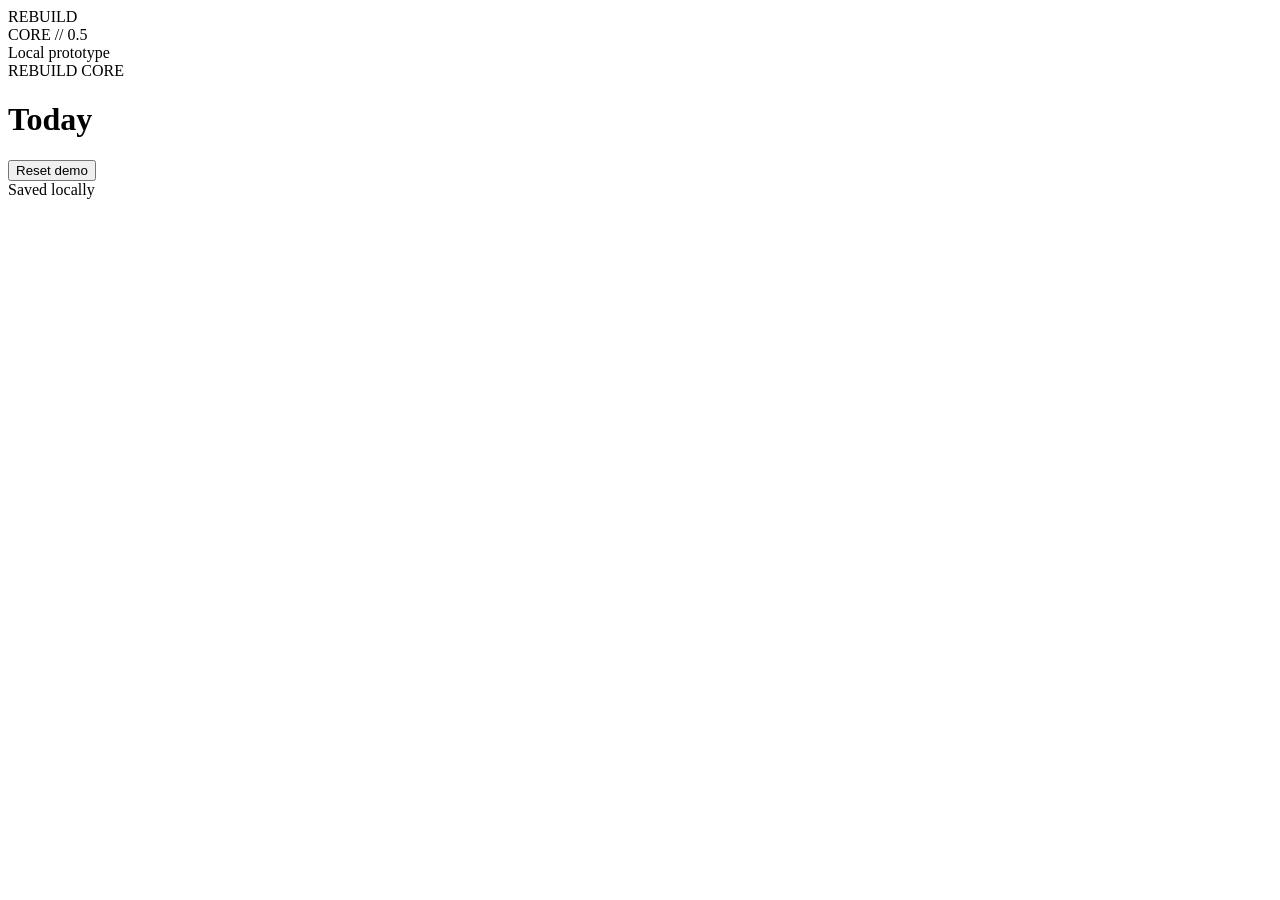
==== index.html @ 78c7b6b3 "Add files via upload Rebuild 0.5 first deploy" ====
<!doctype html>
<html lang="en">
<head>
  <meta charset="utf-8" />
  <meta name="viewport" content="width=device-width, initial-scale=1, viewport-fit=cover" />
  <meta name="theme-color" content="#090b0f" />
  <meta name="apple-mobile-web-app-capable" content="yes" />
  <meta name="apple-mobile-web-app-status-bar-style" content="black-translucent" />
  <meta name="apple-mobile-web-app-title" content="REBUILD" />
  <link rel="manifest" href="manifest.json" />
  <link rel="apple-touch-icon" href="assets/icon-192.png" />
  <link rel="stylesheet" href="css/styles.css" />
  <title>REBUILD — Core 0.5 Draft</title>
</head>
<body>
  <div class="app-shell">
    <aside class="sidebar" aria-label="Primary navigation">
      <div class="brand-block">
        <div class="brand">REBUILD</div>
        <div class="brand-sub">CORE // 0.5</div>
      </div>
      <nav id="sidebarNav" class="nav-list"></nav>
      <div class="side-footer">
        <span class="status-dot"></span> Local prototype
      </div>
    </aside>

    <main class="main">
      <header class="topbar">
        <div>
          <div class="eyebrow">REBUILD CORE</div>
          <h1 id="pageTitle">Today</h1>
        </div>
        <div class="top-actions">
          <button class="ghost-btn" id="resetDemoBtn" type="button">Reset demo</button>
          <div class="save-pill">Saved locally</div>
        </div>
      </header>

      <section id="app" aria-live="polite"></section>
    </main>
  </div>

  <nav class="mobile-nav" id="mobileNav" aria-label="Mobile navigation"></nav>

  <script src="js/data.js"></script>
  <script src="js/app.js"></script>
</body>
</html>
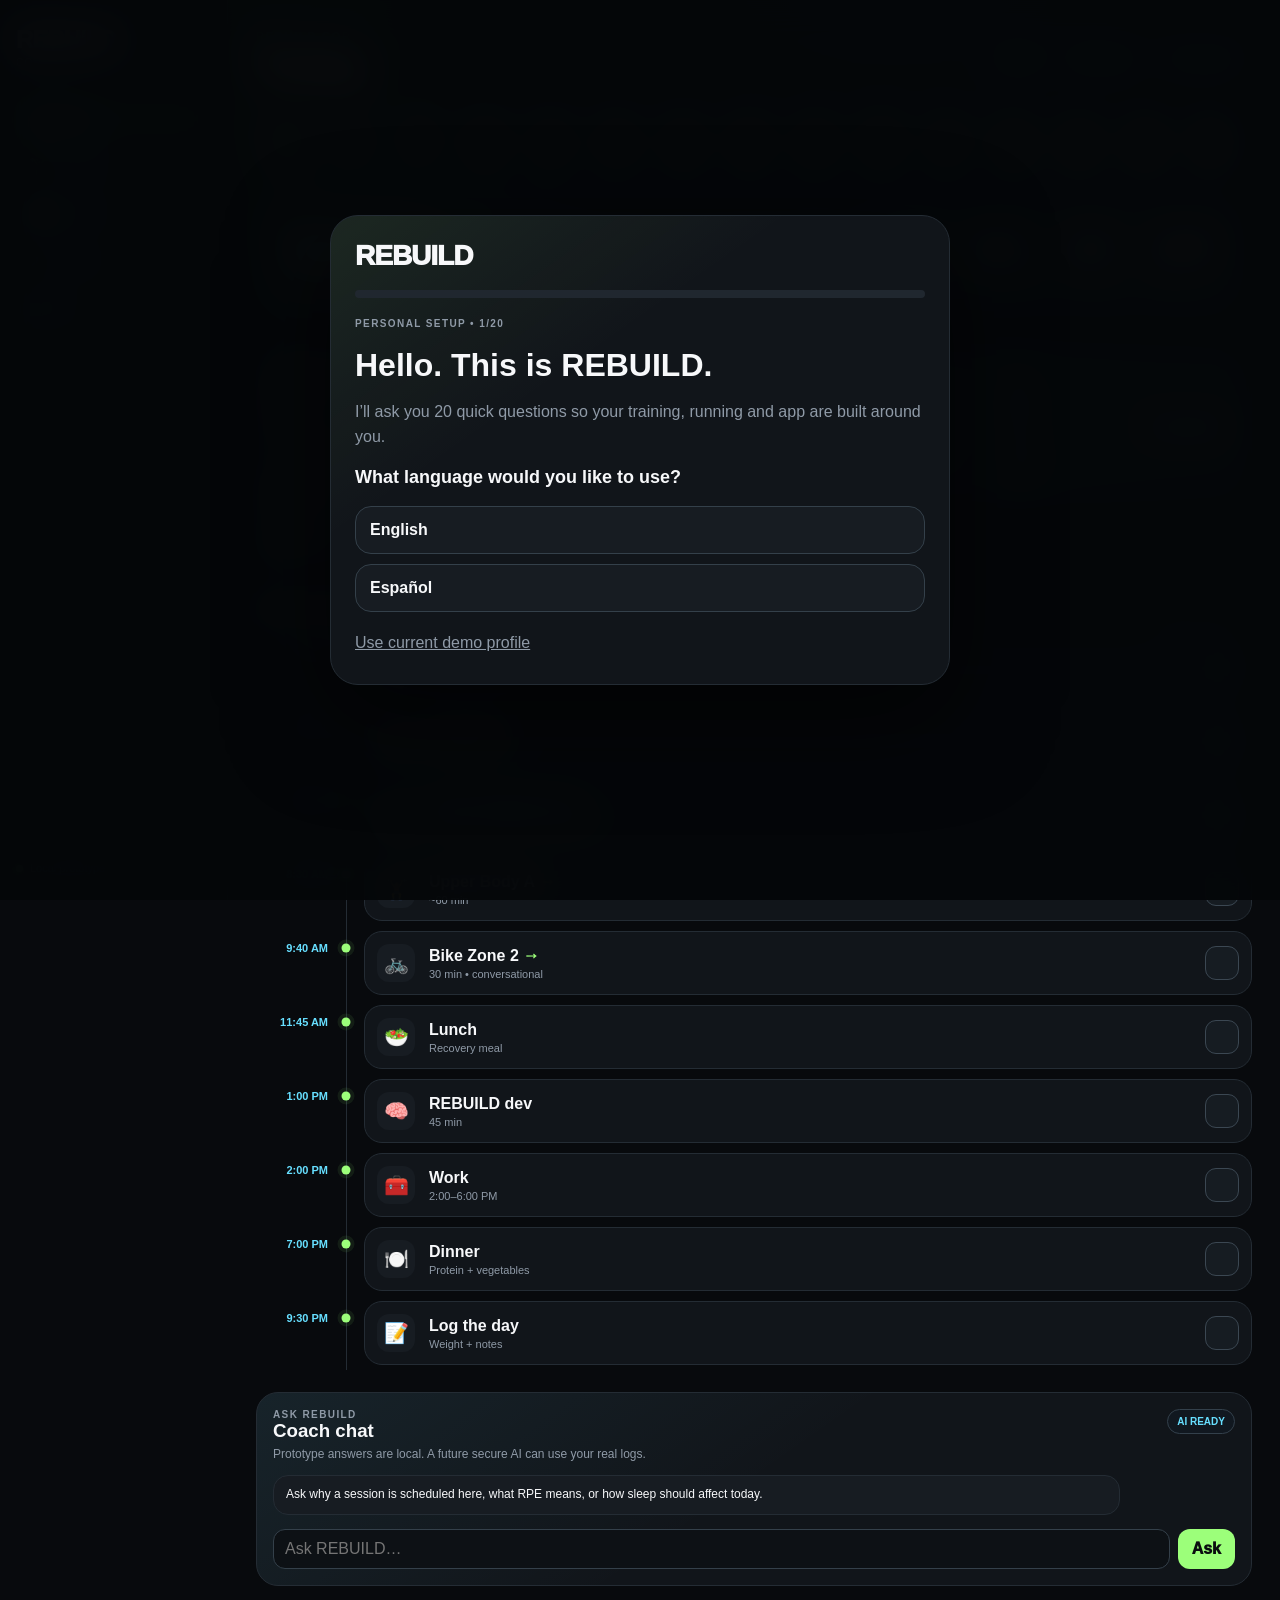
==== commit 733f572f: "Add files via upload" ====
--- a/index.html
+++ b/index.html
@@ -9,15 +9,15 @@
   <meta name="apple-mobile-web-app-title" content="REBUILD" />
   <link rel="manifest" href="manifest.json" />
   <link rel="apple-touch-icon" href="assets/icon-192.png" />
-  <link rel="stylesheet" href="css/styles.css" />
-  <title>REBUILD — Core 0.5 Draft</title>
+  <link rel="stylesheet" href="css/styles.css?v=0.8" />
+  <title>REBUILD — 0.8 Clean Rebuild</title>
 </head>
 <body>
   <div class="app-shell">
     <aside class="sidebar" aria-label="Primary navigation">
       <div class="brand-block">
         <div class="brand">REBUILD</div>
-        <div class="brand-sub">CORE // 0.5</div>
+        <div class="brand-sub">CORE // 0.8</div>
       </div>
       <nav id="sidebarNav" class="nav-list"></nav>
       <div class="side-footer">
@@ -32,7 +32,7 @@
           <h1 id="pageTitle">Today</h1>
         </div>
         <div class="top-actions">
-          <button class="ghost-btn" id="resetDemoBtn" type="button">Reset demo</button>
+          <button class="ghost-btn" id="languageBtn" type="button">EN / ES</button><button class="ghost-btn" id="resetDemoBtn" type="button">Reset demo</button>
           <div class="save-pill">Saved locally</div>
         </div>
       </header>
@@ -43,7 +43,7 @@
 
   <nav class="mobile-nav" id="mobileNav" aria-label="Mobile navigation"></nav>
 
-  <script src="js/data.js"></script>
-  <script src="js/app.js"></script>
+  <script src="js/data.js?v=0.8"></script>
+  <script src="js/app.js?v=0.8"></script>
 </body>
 </html>
--- a/css/styles.css
+++ b/css/styles.css
@@ -0,0 +1,103 @@
+:root{
+  --bg:#080a0d;
+  --panel:#11151a;
+  --panel-2:#171c22;
+  --panel-3:#0d1115;
+  --line:#242c34;
+  --text:#f7f8fa;
+  --muted:#8f9aa7;
+  --green:#9cff7a;
+  --cyan:#67dfff;
+  --amber:#ffc56d;
+  --danger:#ff8585;
+  --radius:22px;
+  --shadow:0 20px 60px rgba(0,0,0,.25);
+}
+*{box-sizing:border-box}
+html{background:var(--bg);color-scheme:dark}
+body{margin:0;min-height:100vh;background:
+  radial-gradient(circle at 70% -10%,rgba(103,223,255,.08),transparent 26%),
+  radial-gradient(circle at 20% 0,rgba(156,255,122,.08),transparent 24%),
+  var(--bg);color:var(--text);font-family:Inter,-apple-system,BlinkMacSystemFont,"Segoe UI",Roboto,Arial,sans-serif}
+button,input{font:inherit}
+button{cursor:pointer}
+.app-shell{min-height:100vh}
+.sidebar{display:none}
+.main{width:min(100%,1180px);min-width:0;margin:auto;padding:22px 18px 104px}
+.topbar{display:flex;align-items:center;justify-content:space-between;gap:16px;margin-bottom:22px}
+.eyebrow{font-size:11px;letter-spacing:.16em;font-weight:900;color:var(--cyan)}
+.topbar h1{margin:5px 0 0;font-size:34px;line-height:1;letter-spacing:-1.2px}
+.top-actions{display:flex;align-items:center;gap:8px}
+.save-pill,.ghost-btn{border:1px solid var(--line);background:rgba(17,21,26,.8);color:var(--muted);border-radius:999px;padding:9px 12px;font-size:11px;font-weight:800}
+.ghost-btn:hover{color:var(--text);border-color:#3a4652}
+.hero{border:1px solid var(--line);background:linear-gradient(145deg,rgba(156,255,122,.08),transparent 32%),var(--panel);border-radius:28px;padding:22px;box-shadow:var(--shadow)}
+.hero-grid{display:grid;gap:16px}
+.hero h2{margin:4px 0 6px;font-size:30px;letter-spacing:-1px}
+.hero p{margin:0;color:var(--muted);line-height:1.55}
+.label{font-size:10px;letter-spacing:.14em;text-transform:uppercase;font-weight:900;color:var(--muted)}
+.badge{display:inline-flex;align-items:center;gap:6px;border:1px solid #33404b;border-radius:999px;padding:6px 9px;font-size:10px;font-weight:900;color:var(--cyan);background:#111820}
+.stat-grid{display:grid;grid-template-columns:repeat(2,minmax(0,1fr));gap:9px;margin-top:18px}
+.stat{border:1px solid var(--line);background:var(--panel-2);border-radius:16px;padding:13px}
+.stat b{display:block;font-size:20px;letter-spacing:-.5px}.stat span{display:block;color:var(--muted);font-size:10px;text-transform:uppercase;letter-spacing:.08em;margin-top:3px}
+.section{margin-top:22px}.section-head{display:flex;align-items:end;justify-content:space-between;gap:12px;margin:0 2px 10px}.section-head h3{margin:0;font-size:18px;letter-spacing:-.5px}.section-head span{font-size:11px;color:var(--muted)}
+.grid{display:grid;gap:12px}.card{border:1px solid var(--line);background:var(--panel);border-radius:22px;padding:16px}.card.slim{padding:12px 14px}.card-title{font-weight:900;letter-spacing:-.25px}.muted{color:var(--muted)}.small{font-size:12px}.green{color:var(--green)}.cyan{color:var(--cyan)}.amber{color:var(--amber)}
+.today-list{display:grid;gap:8px}.task{display:grid;grid-template-columns:44px 1fr auto;align-items:center;gap:12px;border:1px solid var(--line);background:var(--panel);border-radius:18px;padding:12px}.task-time{font-size:11px;font-weight:900;color:var(--cyan)}.task-name{font-weight:850}.task-meta{font-size:11px;color:var(--muted);margin-top:3px}.check{width:34px;height:34px;border-radius:11px;border:1px solid #3b4752;background:#161c22;color:transparent;font-weight:900}.check.done{background:var(--green);border-color:var(--green);color:#0b0e10}
+.training-card{display:grid;gap:14px}.workout-top{display:flex;align-items:flex-start;justify-content:space-between;gap:14px}.workout-top h3{margin:0 0 5px}.exercise-list{display:grid;gap:8px}.exercise{display:grid;grid-template-columns:1fr auto;gap:12px;align-items:center;border-top:1px solid var(--line);padding-top:11px}.exercise:first-child{border-top:0;padding-top:0}.exercise-name{font-weight:850}.exercise-meta{font-size:11px;color:var(--muted);margin-top:3px}.metric-chip{border:1px solid #34404b;border-radius:12px;padding:8px 10px;font-size:11px;font-weight:850;color:var(--green);white-space:nowrap}
+.run-card{background:linear-gradient(145deg,rgba(103,223,255,.08),transparent 42%),var(--panel)}.run-big{font-size:34px;font-weight:950;letter-spacing:-1.4px}.progress-line{height:8px;background:#20272f;border-radius:999px;overflow:hidden;margin-top:10px}.progress-line i{display:block;height:100%;background:linear-gradient(90deg,var(--green),var(--cyan));border-radius:inherit}
+.segmented{display:inline-flex;border:1px solid var(--line);background:#0d1115;padding:3px;border-radius:14px}.seg-btn{border:0;background:transparent;color:var(--muted);padding:8px 11px;border-radius:11px;font-size:11px;font-weight:850}.seg-btn.active{background:var(--panel-2);color:var(--text)}
+.history-row{display:grid;grid-template-columns:92px 1fr auto;gap:10px;align-items:center;padding:12px 0;border-bottom:1px solid var(--line)}.history-row:last-child{border-bottom:0}.history-date{font-size:11px;color:var(--muted)}.history-main{font-weight:850}.history-sub{font-size:11px;color:var(--muted);margin-top:2px}
+.form-row{display:grid;grid-template-columns:1fr auto;gap:9px}.field{width:100%;border:1px solid #34404a;background:var(--panel-3);color:var(--text);border-radius:12px;padding:10px 11px;outline:none}.field:focus{border-color:var(--cyan)}.primary{border:0;background:var(--green);color:#0a0d0f;font-weight:950;border-radius:12px;padding:10px 14px}.secondary{border:1px solid #34414c;background:var(--panel-2);color:var(--text);font-weight:850;border-radius:12px;padding:9px 12px}
+.plan-day{display:grid;grid-template-columns:52px 1fr auto;gap:12px;align-items:center;padding:12px 0;border-bottom:1px solid var(--line)}.plan-day:last-child{border-bottom:0}.day-pill{width:44px;height:44px;border-radius:14px;background:var(--panel-2);display:grid;place-items:center;font-weight:950}.plan-main{font-weight:850}.plan-sub{font-size:11px;color:var(--muted);margin-top:3px}
+.mobile-nav{position:fixed;left:0;right:0;bottom:0;z-index:20;display:grid;grid-template-columns:repeat(4,1fr);background:rgba(8,10,13,.93);backdrop-filter:blur(18px);border-top:1px solid var(--line);padding:8px 8px calc(8px + env(safe-area-inset-bottom))}.nav-btn{border:0;background:transparent;color:#788491;border-radius:12px;padding:8px 2px;font-size:10px;font-weight:900}.nav-btn strong{display:block;font-size:18px;line-height:1.1;margin-bottom:3px}.nav-btn.active{color:var(--green);background:rgba(156,255,122,.07)}
+.empty-note{border:1px dashed #34404a;border-radius:16px;padding:14px;color:var(--muted);font-size:12px;line-height:1.5}
+@media(min-width:760px){.main{padding:30px 28px 50px}.hero-grid{grid-template-columns:1.25fr .75fr;align-items:end}.stat-grid{grid-template-columns:repeat(4,1fr);margin-top:0}.two-col{display:grid;grid-template-columns:1.2fr .8fr;gap:12px;align-items:start}.mobile-nav{max-width:620px;left:50%;transform:translateX(-50%);bottom:14px;border:1px solid var(--line);border-radius:18px;padding:7px;box-shadow:var(--shadow)}}
+@media(min-width:1080px){.app-shell{display:grid;grid-template-columns:228px 1fr}.sidebar{display:flex;position:sticky;top:0;height:100vh;flex-direction:column;border-right:1px solid var(--line);background:#0a0d11;padding:26px 16px}.brand{font-size:24px;font-weight:950;letter-spacing:-1px}.brand-sub{font-size:10px;color:var(--muted);letter-spacing:.14em;margin-top:3px}.nav-list{display:grid;gap:6px;margin-top:30px}.nav-list .nav-btn{display:flex;align-items:center;gap:10px;text-align:left;font-size:13px;padding:12px 13px}.nav-list .nav-btn strong{font-size:16px;margin:0}.side-footer{margin-top:auto;color:var(--muted);font-size:11px;display:flex;align-items:center;gap:7px}.status-dot{width:7px;height:7px;border-radius:50%;background:var(--green);box-shadow:0 0 12px rgba(156,255,122,.6)}.main{width:100%;max-width:1280px}.mobile-nav{display:none}.topbar h1{font-size:40px}.hero{padding:26px}}
+@media(max-width:560px){.top-actions .ghost-btn{display:none}.save-pill{padding:8px 10px}.task{grid-template-columns:42px 1fr auto}.stat b{font-size:18px}.hero h2{font-size:27px}}
+/* Core 0.2 — timeline/day selector/coach */
+.day-strip{display:flex;gap:8px;overflow-x:auto;padding:2px 2px 12px;scrollbar-width:none}.day-strip::-webkit-scrollbar{display:none}.day-btn{min-width:58px;border:1px solid var(--line);background:var(--panel);color:var(--muted);border-radius:18px;padding:9px 8px;position:relative}.day-btn span{display:block;font-size:10px;font-weight:900;text-transform:uppercase}.day-btn b{display:block;font-size:20px;color:var(--text);margin:2px 0}.day-btn.active{border-color:rgba(156,255,122,.55);background:rgba(156,255,122,.08);box-shadow:0 0 0 1px rgba(156,255,122,.08) inset}.type-dot{display:block;width:6px;height:6px;border-radius:50%;margin:5px auto 0;background:var(--muted)}.type-dot.work{background:var(--amber)}.type-dot.off{background:var(--green)}.type-dot.long{background:var(--cyan)}.type-dot.hike{background:#c7a7ff}.alignment-card{background:linear-gradient(145deg,rgba(255,197,109,.05),transparent 45%),var(--panel)}.align-grid{display:grid;gap:10px;margin-top:12px}.align-grid>div{display:grid;grid-template-columns:140px 1fr;gap:12px;padding:9px 0;border-top:1px solid var(--line)}.align-grid>div:first-child{border-top:0}.align-grid span{color:var(--muted);font-size:12px}.align-grid b{font-size:12px;line-height:1.45}.timeline{display:grid}.timeline-item{display:grid;grid-template-columns:72px 20px 1fr;gap:8px;min-height:74px}.timeline-time{font-size:11px;font-weight:900;color:var(--cyan);padding-top:16px;text-align:right}.timeline-rail{position:relative}.timeline-rail:before{content:"";position:absolute;top:0;bottom:0;left:50%;width:1px;background:var(--line)}.timeline-rail span{position:absolute;top:22px;left:50%;transform:translate(-50%,-50%);width:9px;height:9px;border-radius:50%;background:var(--green);box-shadow:0 0 0 4px rgba(156,255,122,.08)}.timeline-card{display:grid;grid-template-columns:42px 1fr auto;gap:10px;align-items:center;border:1px solid var(--line);background:var(--panel);border-radius:18px;padding:10px 12px;margin:5px 0}.timeline-emoji{width:38px;height:38px;display:grid;place-items:center;border-radius:12px;background:var(--panel-2);font-size:20px}.timeline-copy{min-width:0}.coach-card{background:linear-gradient(145deg,rgba(103,223,255,.07),transparent 50%),var(--panel)}.chat-log{display:grid;gap:8px;margin:14px 0;max-height:260px;overflow:auto}.bubble{max-width:88%;padding:10px 12px;border-radius:15px;font-size:12px;line-height:1.45}.bubble.ai{background:var(--panel-2);border:1px solid var(--line)}.bubble.user{background:rgba(156,255,122,.12);border:1px solid rgba(156,255,122,.25);margin-left:auto}.chat-row{display:grid;grid-template-columns:1fr auto;gap:8px}.tiny-note{font-size:10px;color:var(--muted);margin-top:8px}.plan-button{width:100%;background:transparent;border:0;color:inherit;text-align:left}.plan-button:hover{background:rgba(255,255,255,.02)}
+@media(max-width:560px){.timeline-item{grid-template-columns:58px 16px 1fr;gap:6px}.timeline-time{font-size:10px}.timeline-card{grid-template-columns:38px 1fr auto;padding:10px}.timeline-emoji{width:34px;height:34px;font-size:18px}.align-grid>div{grid-template-columns:1fr;gap:4px}.day-btn{min-width:54px}}
+/* Core 0.3 additions */
+.timeline-card.clickable{cursor:pointer;transition:transform .18s ease,border-color .18s ease,background .18s ease}.timeline-card.clickable:hover{transform:translateY(-1px);border-color:rgba(156,255,122,.5);background:rgba(156,255,122,.035)}.open-arrow{color:var(--green);font-weight:950}.exercise-detail-list{display:grid;gap:14px}.exercise-detail{border:1px solid var(--line);background:var(--panel);border-radius:22px;padding:16px}.exercise-detail-head{display:flex;justify-content:space-between;gap:14px;align-items:flex-start}.exercise-detail h3{margin:4px 0}.exercise-visual{display:grid;grid-template-columns:1.4fr .6fr;gap:10px;margin:14px 0}.motion-demo,.muscle-map{min-height:150px;border:1px solid var(--line);border-radius:18px;background:linear-gradient(145deg,rgba(103,223,255,.06),transparent),var(--panel-3);position:relative;overflow:hidden}.motion-demo{display:grid;place-items:center}.motion-demo span{position:absolute;left:12px;bottom:10px;font-size:10px;color:var(--muted);font-weight:850}.stick{position:absolute;background:var(--text);border-radius:999px;opacity:.9}.stick.head{width:28px;height:28px;border-radius:50%;top:20px}.stick.torso{width:8px;height:58px;top:48px}.stick.arm{width:52px;height:6px;top:58px;transform-origin:left center}.stick.a1{transform:rotate(18deg);margin-left:46px}.stick.a2{transform:rotate(162deg);margin-left:-46px}.stick.leg{width:55px;height:7px;top:102px;transform-origin:left center}.stick.l1{transform:rotate(62deg);margin-left:8px}.stick.l2{transform:rotate(118deg);margin-left:-8px}.muscle-map{display:flex;flex-direction:column;justify-content:center;align-items:center;text-align:center;padding:12px}.body-silhouette{width:70px;height:92px;border-radius:35px 35px 24px 24px;border:2px solid #43505c;display:grid;place-items:center;font-size:26px;color:var(--green);box-shadow:inset 0 0 20px rgba(156,255,122,.08)}.muscle-map b{margin-top:8px}.muscle-map small{color:var(--muted);margin-top:3px}.cue-grid{display:grid;grid-template-columns:1fr 1fr;gap:12px}.cue-grid>div{border:1px solid var(--line);border-radius:16px;padding:12px;background:var(--panel-2)}.cue-grid ul{margin:9px 0 0;padding-left:18px;color:#c7d0d9;font-size:12px;line-height:1.6}.video-link{display:inline-flex;margin-top:12px;color:#071014;background:var(--cyan);text-decoration:none;font-size:12px;font-weight:950;border-radius:12px;padding:10px 12px}.schedule-form{display:grid;gap:9px;margin-top:12px}.onboarding-overlay{position:fixed;inset:0;z-index:999;background:rgba(5,7,9,.96);backdrop-filter:blur(18px);display:grid;place-items:center;padding:18px}.onboarding-card{width:min(620px,100%);border:1px solid var(--line);background:linear-gradient(145deg,rgba(156,255,122,.08),transparent 36%),var(--panel);border-radius:28px;padding:24px;box-shadow:0 30px 100px rgba(0,0,0,.55)}.onboarding-card h2{font-size:32px;margin:18px 0 8px}.onboarding-card p{color:var(--muted);line-height:1.55}.setup-question h3{font-size:18px}.choice-grid{display:grid;gap:10px;margin-top:18px}.choice{border:1px solid #34404a;background:var(--panel-2);color:var(--text);border-radius:16px;padding:14px;text-align:left;font-weight:850}.choice:hover{border-color:var(--green);background:rgba(156,255,122,.06)}.text-btn{border:0;background:transparent;color:var(--muted);margin-top:14px;padding:8px 0;text-decoration:underline}.onboarding-card .progress-line{margin:18px 0 20px}.onboarding-card .brand{font-size:28px}@media(max-width:620px){.exercise-visual,.cue-grid{grid-template-columns:1fr}.motion-demo{min-height:135px}.exercise-detail-head{align-items:flex-start}.onboarding-card h2{font-size:27px}}
+.muscle-svg{width:92px;height:128px}.muscle-svg .body{fill:none;stroke:#65717d;stroke-width:4}.muscle-svg .limb{stroke:#65717d;stroke-width:8;stroke-linecap:round}.muscle-svg .hot{fill:rgba(156,255,122,.75);stroke:var(--green);stroke-width:1.5;filter:drop-shadow(0 0 5px rgba(156,255,122,.5))}.motion-demo .a1{animation:armA 1.4s ease-in-out infinite alternate}.motion-demo .a2{animation:armB 1.4s ease-in-out infinite alternate}@keyframes armA{from{transform:rotate(10deg)}to{transform:rotate(28deg)}}@keyframes armB{from{transform:rotate(170deg)}to{transform:rotate(152deg)}}
+/* Core 0.4 — focused workout logger */
+.exercise-log-list{display:grid;gap:14px}
+.exercise-log-card{border:1px solid var(--line);background:var(--panel);border-radius:22px;padding:16px;box-shadow:0 16px 42px rgba(0,0,0,.16)}
+.exercise-log-head{display:flex;align-items:flex-start;justify-content:space-between;gap:14px}
+.exercise-title-wrap h3{font-size:20px;margin:4px 0 5px}.exercise-target{font-size:12px;color:var(--muted)}.exercise-target b{color:var(--text)}.exercise-target span{color:#aeb8c2}
+.rest-btn{min-width:82px;border:1px solid #35414c;background:var(--panel-3);color:var(--text);border-radius:16px;padding:10px 12px;display:grid;gap:2px;place-items:center;cursor:pointer;transition:.18s ease}
+.rest-btn span{font-size:9px;letter-spacing:.12em;color:var(--muted);font-weight:900}.rest-btn b{font-size:17px;font-variant-numeric:tabular-nums}.rest-btn:hover{border-color:rgba(156,255,122,.55)}.rest-btn.active{border-color:rgba(156,255,122,.72);background:rgba(156,255,122,.08);box-shadow:0 0 0 3px rgba(156,255,122,.05)}.rest-btn.active b{color:var(--green)}.rest-btn.finished{animation:restDone .55s ease 2}@keyframes restDone{50%{transform:scale(1.05);border-color:var(--green)}}
+.previous-line{display:flex;gap:10px;align-items:center;margin:14px 0 10px;padding:9px 11px;border:1px solid var(--line);border-radius:13px;background:var(--panel-2);font-size:11px;overflow:hidden}.previous-line span{color:var(--muted);font-weight:850;white-space:nowrap}.previous-line b{font-weight:750;white-space:nowrap;overflow:hidden;text-overflow:ellipsis;color:#cbd4dd}
+.set-table{display:grid;gap:7px}.set-head,.set-row{display:grid;grid-template-columns:40px minmax(90px,1fr) minmax(74px,.8fr) 54px;gap:8px;align-items:center}.set-head{padding:0 6px;font-size:9px;letter-spacing:.1em;color:var(--muted);font-weight:900}.set-row{border:1px solid var(--line);background:var(--panel-2);border-radius:14px;padding:8px}.set-row>b{width:28px;height:28px;display:grid;place-items:center;border-radius:9px;background:var(--panel-3);font-size:11px}.set-row label{position:relative;display:flex;align-items:center}.set-row label>span{position:absolute;right:9px;color:var(--muted);font-size:10px;pointer-events:none}.set-input{width:100%;box-sizing:border-box;background:#0e1217;border:1px solid #313b45;color:var(--text);border-radius:10px;padding:10px 29px 10px 10px;font:inherit;font-size:13px;font-weight:800;outline:none}.set-input.reps{padding-right:10px}.set-input:focus{border-color:rgba(103,223,255,.7);box-shadow:0 0 0 3px rgba(103,223,255,.06)}
+.set-check{width:36px;height:36px;margin:auto;border-radius:11px;border:1px solid #35414c;background:var(--panel-3);color:#64717d;font-weight:950;cursor:pointer}.set-check.done{background:var(--green);border-color:var(--green);color:#091009}
+.exercise-card-footer{display:flex;justify-content:space-between;align-items:center;gap:10px;margin-top:11px}.info-btn{border:0;background:transparent;color:var(--cyan);padding:7px 0;font-size:11px;font-weight:900;cursor:pointer}.info-btn:hover{text-decoration:underline}.saved-status{font-size:10px;color:var(--muted)}
+.exercise-modal{position:fixed;inset:0;z-index:1200;background:rgba(4,6,8,.78);backdrop-filter:blur(12px);display:grid;place-items:center;padding:18px}.exercise-modal-panel{width:min(720px,100%);max-height:min(86vh,780px);overflow:auto;border:1px solid #34404a;background:var(--panel);border-radius:26px;padding:18px;box-shadow:0 30px 100px rgba(0,0,0,.58)}.modal-head{display:flex;justify-content:space-between;align-items:flex-start;gap:18px}.modal-head h2{margin:4px 0 2px}.modal-head p{margin:0;color:var(--muted);font-size:12px}.modal-close{width:38px;height:38px;border-radius:12px;border:1px solid var(--line);background:var(--panel-3);color:var(--text);font-size:24px;line-height:1;cursor:pointer}
+.workout-hero p{max-width:720px}
+@media(max-width:620px){.exercise-log-card{padding:14px}.exercise-title-wrap h3{font-size:18px}.rest-btn{min-width:74px;padding:9px 10px}.set-head,.set-row{grid-template-columns:34px minmax(78px,1fr) minmax(68px,.78fr) 44px;gap:6px}.set-row{padding:7px}.set-input{padding-left:8px;font-size:12px}.previous-line{font-size:10px}.exercise-card-footer{align-items:flex-end}.saved-status{text-align:right}.exercise-modal{padding:10px}.exercise-modal-panel{border-radius:22px;padding:14px;max-height:92vh}}
+/* Core 0.5 — nutrition, running, cardio, recovery, PR baselines */
+.mobile-nav{grid-template-columns:repeat(5,1fr)}
+.timer-stack{display:grid;gap:5px;justify-items:end}.timer-controls{display:flex;gap:5px}.timer-controls button{border:0;background:transparent;color:var(--muted);font-size:9px;font-weight:900;padding:2px 4px}.timer-controls button:hover{color:var(--text)}.suggestion{color:var(--green)!important;font-weight:850}
+.training-tabs{display:flex;gap:4px;width:max-content;max-width:100%;border:1px solid var(--line);padding:4px;border-radius:15px;background:var(--panel-3)}
+.cardio-card h3{font-size:26px;margin:5px 0 14px}.cardio-prescription{display:flex;align-items:end;justify-content:space-between;gap:12px;border:1px solid var(--line);background:var(--panel-2);padding:14px;border-radius:16px}.cardio-prescription b{font-size:26px}.cardio-prescription span{color:var(--muted);font-size:12px}.intensity-scale{display:grid;grid-template-columns:auto 1fr auto;gap:9px;align-items:center;margin:14px 0;font-size:10px;color:var(--muted)}.intensity-scale:before{content:""}.intensity-scale i{height:7px;border-radius:999px;background:linear-gradient(90deg,var(--green),var(--cyan));grid-column:2}.intensity-scale span:first-of-type{grid-column:1;grid-row:1}.intensity-scale span:last-of-type{grid-column:3;grid-row:1}.cardio-card .cue-grid{margin-top:10px}
+.run-log-grid{display:grid;grid-template-columns:repeat(4,minmax(0,1fr));gap:8px;margin:16px 0}.run-log-grid label{font-size:10px;color:var(--muted);font-weight:900;display:grid;gap:5px}.running-note{margin-top:12px;font-size:11px;color:var(--muted)}.running-note b{color:var(--text)}
+.macro-rings{display:grid;grid-template-columns:repeat(3,minmax(0,1fr));gap:14px;margin:20px 0 15px}.macro-ring-wrap{display:grid;place-items:center;gap:7px}.macro-ring-wrap>strong{font-size:11px}.macro-ring{--deg:0deg;width:104px;height:104px;border-radius:50%;background:conic-gradient(var(--green) var(--deg),#222a31 0);display:grid;place-items:center;position:relative}.macro-ring:after{content:"";position:absolute;inset:9px;border-radius:50%;background:var(--panel)}.macro-ring>div{position:relative;z-index:1;text-align:center}.macro-ring b{font-size:19px}.macro-ring span{font-size:9px;color:var(--muted)}
+.food-row{display:grid;grid-template-columns:1fr auto auto;gap:10px;align-items:center;padding:12px 0;border-bottom:1px solid var(--line)}.food-row:last-child{border-bottom:0}.food-methods{display:grid;grid-template-columns:1fr 1fr;gap:9px;margin:18px 0}.food-methods button{border:1px solid var(--line);background:var(--panel-2);color:var(--text);border-radius:16px;padding:14px;text-align:left;display:grid;gap:4px}.food-methods button>b{font-size:13px}.food-methods button>span{font-size:10px;color:var(--muted);line-height:1.4}.food-methods button:hover{border-color:rgba(156,255,122,.5)}.method-panel{border-top:1px solid var(--line);padding-top:14px}.food-entry{display:grid;gap:9px;margin-top:10px}.food-macro-grid{display:grid;grid-template-columns:repeat(4,1fr);gap:7px}
+.recovery-mini{display:grid;grid-template-columns:auto 1fr auto;gap:14px;align-items:center;background:linear-gradient(145deg,rgba(103,223,255,.06),transparent),var(--panel)}.recovery-mini>div:first-child{display:grid;gap:2px}.recovery-mini b{font-size:20px;color:var(--cyan)}.recovery-mini span{font-size:10px;color:var(--muted)}.recovery-mini p{margin:0;font-size:11px;line-height:1.45;color:#c5cdd5}.numeric-onboard{display:grid;gap:12px;margin-top:16px}.number-wrap{position:relative}.number-wrap span{position:absolute;right:13px;top:50%;transform:translateY(-50%);font-size:11px;color:var(--muted);font-weight:900}.onboard-input{padding-right:62px}
+@media(max-width:700px){.run-log-grid,.food-macro-grid{grid-template-columns:1fr 1fr}.macro-ring{width:86px;height:86px}.macro-ring b{font-size:16px}.food-methods{grid-template-columns:1fr}.recovery-mini{grid-template-columns:1fr auto}.recovery-mini p{grid-column:1/-1;grid-row:2}.cardio-prescription{align-items:flex-start;flex-direction:column}}
+@media(max-width:430px){.macro-rings{gap:7px}.macro-ring{width:76px;height:76px}.macro-ring:after{inset:7px}.food-row{grid-template-columns:1fr auto}.food-row .badge{display:none}.training-tabs{width:100%}.training-tabs .seg-btn{flex:1}.recovery-mini{padding:14px}}
+.meal-plan-grid{display:grid;gap:12px;grid-template-columns:repeat(2,minmax(0,1fr))}.meal-card h3{margin:4px 0}.meal-macros{font-size:11px;color:var(--green);font-weight:850;margin:10px 0}.meal-card ul{padding-left:18px;color:#c7d0d9;font-size:11px;line-height:1.7;margin:10px 0 14px}.meal-plan-summary h3{margin:5px 0}.meal-plan-summary p{margin:0}@media(max-width:700px){.meal-plan-grid{grid-template-columns:1fr}}
+/* REBUILD 0.6 field-test polish */
+@media(max-width:1079px){.main{padding-top:calc(22px + env(safe-area-inset-top))}.topbar{min-height:64px}}
+.exercise-name-row{display:flex;align-items:center;gap:12px}.exercise-thumb{width:54px;height:54px;flex:0 0 54px;border:1px solid var(--line);border-radius:15px;background:linear-gradient(145deg,rgba(103,223,255,.09),rgba(156,255,122,.035)),var(--panel-3);position:relative;overflow:hidden}.exercise-thumb i{position:absolute;display:block;background:#d9e2e9;border-radius:99px}.exercise-thumb .th-head{width:10px;height:10px;left:22px;top:8px}.exercise-thumb .th-body{width:5px;height:22px;left:25px;top:18px;transform-origin:top}.exercise-thumb .th-arm{width:22px;height:4px;left:26px;top:21px;transform-origin:left}.exercise-thumb .th-leg{width:24px;height:4px;left:26px;top:37px;transform-origin:left}.exercise-thumb .th-gear{height:3px;width:40px;left:7px;top:16px;background:var(--green)}
+.exercise-thumb.press .th-arm.a{transform:rotate(15deg)}.exercise-thumb.press .th-arm.b{transform:rotate(165deg);left:28px}.exercise-thumb.press .th-leg.a{transform:rotate(55deg)}.exercise-thumb.press .th-leg.b{transform:rotate(125deg)}
+.exercise-thumb.squat .th-body{transform:rotate(18deg)}.exercise-thumb.squat .th-arm.a{transform:rotate(-20deg)}.exercise-thumb.squat .th-arm.b{transform:rotate(200deg)}.exercise-thumb.squat .th-leg.a{transform:rotate(30deg);top:35px}.exercise-thumb.squat .th-leg.b{transform:rotate(145deg);top:35px}.exercise-thumb.squat .th-gear{top:14px}
+.exercise-thumb.hinge .th-body{transform:rotate(62deg);left:23px}.exercise-thumb.hinge .th-head{left:38px;top:22px}.exercise-thumb.hinge .th-arm.a{transform:rotate(72deg);left:35px;top:27px}.exercise-thumb.hinge .th-arm.b{display:none}.exercise-thumb.hinge .th-leg.a{transform:rotate(72deg);left:25px;top:36px}.exercise-thumb.hinge .th-leg.b{transform:rotate(120deg);left:25px;top:36px}.exercise-thumb.hinge .th-gear{top:47px;width:28px;left:20px}
+.exercise-thumb.pull .th-arm.a{transform:rotate(-48deg)}.exercise-thumb.pull .th-arm.b{transform:rotate(228deg);left:28px}.exercise-thumb.pull .th-gear{top:5px}.exercise-thumb.curl .th-arm.a{transform:rotate(70deg);width:18px}.exercise-thumb.curl .th-arm.b{transform:rotate(110deg);width:18px;left:28px}.exercise-thumb.curl .th-gear{width:8px;height:8px;border-radius:50%;left:41px;top:33px}.exercise-thumb.raise .th-arm.a{transform:rotate(0deg)}.exercise-thumb.raise .th-arm.b{transform:rotate(180deg);left:28px}.exercise-thumb.raise .th-gear{display:none}.exercise-thumb.pushdown .th-arm.a{transform:rotate(72deg)}.exercise-thumb.pushdown .th-arm.b{transform:rotate(108deg);left:28px}.exercise-thumb.pushdown .th-gear{width:3px;height:44px;left:45px;top:5px}
+.rest-btn.paused{border-color:#ffc76b;background:rgba(255,199,107,.08)}.rest-btn.paused span:after{content:' • PAUSED';color:#ffc76b}.training-tabs{overflow-x:auto;scrollbar-width:none}.training-tabs::-webkit-scrollbar{display:none}.mobility-intro{margin-bottom:12px}.range-tabs{display:flex;gap:4px;flex-wrap:wrap;justify-content:flex-end}.weight-chart{width:100%;height:auto;max-height:230px;margin-top:18px;overflow:visible}.weight-chart line{stroke:#28333d;stroke-width:2}.weight-chart polyline{fill:none;stroke:var(--green);stroke-width:4;stroke-linecap:round;stroke-linejoin:round}.weight-chart circle{fill:var(--cyan);stroke:#091014;stroke-width:3}
+@media(max-width:620px){.exercise-thumb{width:48px;height:48px;flex-basis:48px}.exercise-name-row{gap:9px}.range-tabs{justify-content:flex-start;margin-top:10px}.workout-top:has(.range-tabs){display:block}.training-tabs .seg-btn{min-width:max-content}.topbar{align-items:flex-start}.topbar h1{font-size:32px}}
+.personalized-motion{display:flex;flex-direction:column;align-items:center;justify-content:center;gap:10px}.personalized-motion>.exercise-thumb{transform:scale(1.65);margin:16px 0 12px}.personalized-motion>b{font-size:12px;margin-top:6px}.personalized-motion .exercise-thumb.press{animation:pressPulse 1.8s ease-in-out infinite}.personalized-motion .exercise-thumb.squat{animation:squatPulse 1.8s ease-in-out infinite}.personalized-motion .exercise-thumb.hinge{animation:hingePulse 1.8s ease-in-out infinite}.personalized-motion .exercise-thumb.pull{animation:pullPulse 1.8s ease-in-out infinite}.personalized-motion .exercise-thumb.curl,.personalized-motion .exercise-thumb.raise,.personalized-motion .exercise-thumb.pushdown{animation:accessoryPulse 1.8s ease-in-out infinite}@keyframes pressPulse{50%{transform:scale(1.65) translateY(-5px)}}@keyframes squatPulse{50%{transform:scale(1.65) translateY(7px)}}@keyframes hingePulse{50%{transform:scale(1.65) rotate(5deg)}}@keyframes pullPulse{50%{transform:scale(1.65) translateY(5px)}}@keyframes accessoryPulse{50%{transform:scale(1.72)}}
+
+/* REBUILD 0.6.1 field-test: original exercise art, precise pause, run-empty, sleep trend */
+.exercise-thumb-v2{width:58px;height:52px;flex:0 0 58px;border:1px solid var(--line);border-radius:14px;background:radial-gradient(circle at 50% 20%,rgba(103,223,255,.09),transparent 48%),#0b1014;display:grid;place-items:center;overflow:hidden}.exercise-figure{width:100%;height:100%}.exercise-figure .skin{fill:#e8edf1}.exercise-figure .body-fill{fill:#b8c2ca}.exercise-figure .limb{stroke:#c9d1d7;stroke-width:5;stroke-linecap:round;stroke-linejoin:round;fill:none}.exercise-figure .gear{stroke:#61707c;stroke-width:3;stroke-linecap:round;fill:none}.exercise-figure .plate{fill:#87939d}.exercise-figure .band{stroke:var(--cyan);stroke-width:2.5;fill:none}.exercise-figure.animated{width:min(300px,90%);height:auto;filter:drop-shadow(0 15px 26px rgba(0,0,0,.35))}.motion-stage{height:220px;display:grid;place-items:center;border-radius:18px;background:radial-gradient(circle at 50% 42%,rgba(103,223,255,.09),transparent 48%),linear-gradient(180deg,#11181d,#0a0f13);margin:10px 0}.exercise-figure.animated .moving-arm,.exercise-figure.animated .moving-leg{transform-box:fill-box;transform-origin:center;animation:limbMove 1.6s ease-in-out infinite alternate}.exercise-figure.animated.pose-squat .figure-group,.exercise-figure.animated.pose-pogo .figure-group,.exercise-figure.animated.pose-askip .figure-group{animation:bodyBounce 1.4s ease-in-out infinite alternate}.exercise-figure.animated.pose-hinge .figure-group{animation:hingeMove 1.7s ease-in-out infinite alternate}.exercise-figure.animated.pose-bridge .figure-group{animation:bridgeMove 1.6s ease-in-out infinite alternate}.exercise-figure.animated.pose-wallslide .moving-arm,.exercise-figure.animated.pose-ohp .moving-arm,.exercise-figure.animated.pose-pulldown .moving-arm{animation:armLift 1.6s ease-in-out infinite alternate}.exercise-figure.animated.pose-legswings .moving-leg{animation:legSwing 1.5s ease-in-out infinite alternate}@keyframes limbMove{to{transform:translateY(-4px) rotate(-7deg)}}@keyframes armLift{to{transform:translateY(-7px) rotate(8deg)}}@keyframes bodyBounce{to{transform:translateY(6px)}}@keyframes hingeMove{to{transform:rotate(6deg) translateY(2px)}}@keyframes bridgeMove{to{transform:translateY(-5px)}}@keyframes legSwing{to{transform:rotate(-22deg)}}
+.exercise-visual-v2{display:grid;grid-template-columns:1.35fr .65fr;gap:12px;margin:16px 0}.motion-panel,.muscle-panel{border:1px solid var(--line);background:#0b1014;border-radius:20px;padding:14px;min-width:0}.motion-panel>b,.muscle-panel>b{display:block;margin-top:8px}.motion-panel>small,.muscle-panel>small{color:var(--muted);font-size:10px}.muscle-panel{text-align:center}.anatomy-map{width:100%;max-width:220px;height:220px;margin:6px auto}.anatomy circle,.anatomy path{fill:#2e3840;stroke:#66727b;stroke-width:3;stroke-linecap:round;stroke-linejoin:round}.anatomy .zone{fill:#2f3940;stroke:#46515a;stroke-width:1}.anatomy .zone.hot{fill:#ff8a3d;stroke:#ffc08a;filter:drop-shadow(0 0 8px rgba(255,138,61,.55))}.timing-note,.movement-when{font-size:11px;color:#c6d0d8;background:rgba(103,223,255,.055);border:1px solid var(--line);padding:10px 12px;border-radius:13px;margin-top:10px}.movement-when{display:inline-flex;margin-top:8px}.movement-set-table .movement-head,.movement-set-table .movement-row{grid-template-columns:42px 1fr 56px}.run-empty{text-align:left;padding:28px}.no-run-title{font-size:clamp(30px,6vw,54px);font-weight:950;letter-spacing:-.04em;max-width:700px;margin:12px 0}.run-empty>p{color:var(--muted);max-width:620px;font-size:14px;line-height:1.6}.next-run{margin-top:24px;border-top:1px solid var(--line);padding-top:18px;display:grid;gap:5px}.next-run span{font-size:10px;color:var(--cyan);font-weight:950;letter-spacing:.14em}.next-run b{font-size:18px}.next-run small{color:var(--muted)}.trend-cyan polyline{stroke:var(--cyan)}.trend-cyan circle{fill:var(--green)}
+@media(max-width:700px){.exercise-visual-v2{grid-template-columns:1fr}.motion-stage{height:190px}.anatomy-map{height:200px}.exercise-thumb-v2{width:52px;height:48px;flex-basis:52px}.no-run-title{font-size:34px}}
+.life-text{width:100%;resize:vertical;min-height:130px;margin:12px 0}.trend-badge{font-weight:900;padding:8px 11px;border-radius:999px;border:1px solid var(--line)}.trend-up{color:#9cff6a;background:rgba(156,255,106,.08)}.trend-down{color:#ff6b6b;background:rgba(255,107,107,.08)}.trend-flat{color:var(--muted)}body.adult-mode{--accent:#b783ff}body.adult-mode .main{font-size:1.08rem}body.adult-mode button{min-height:48px}
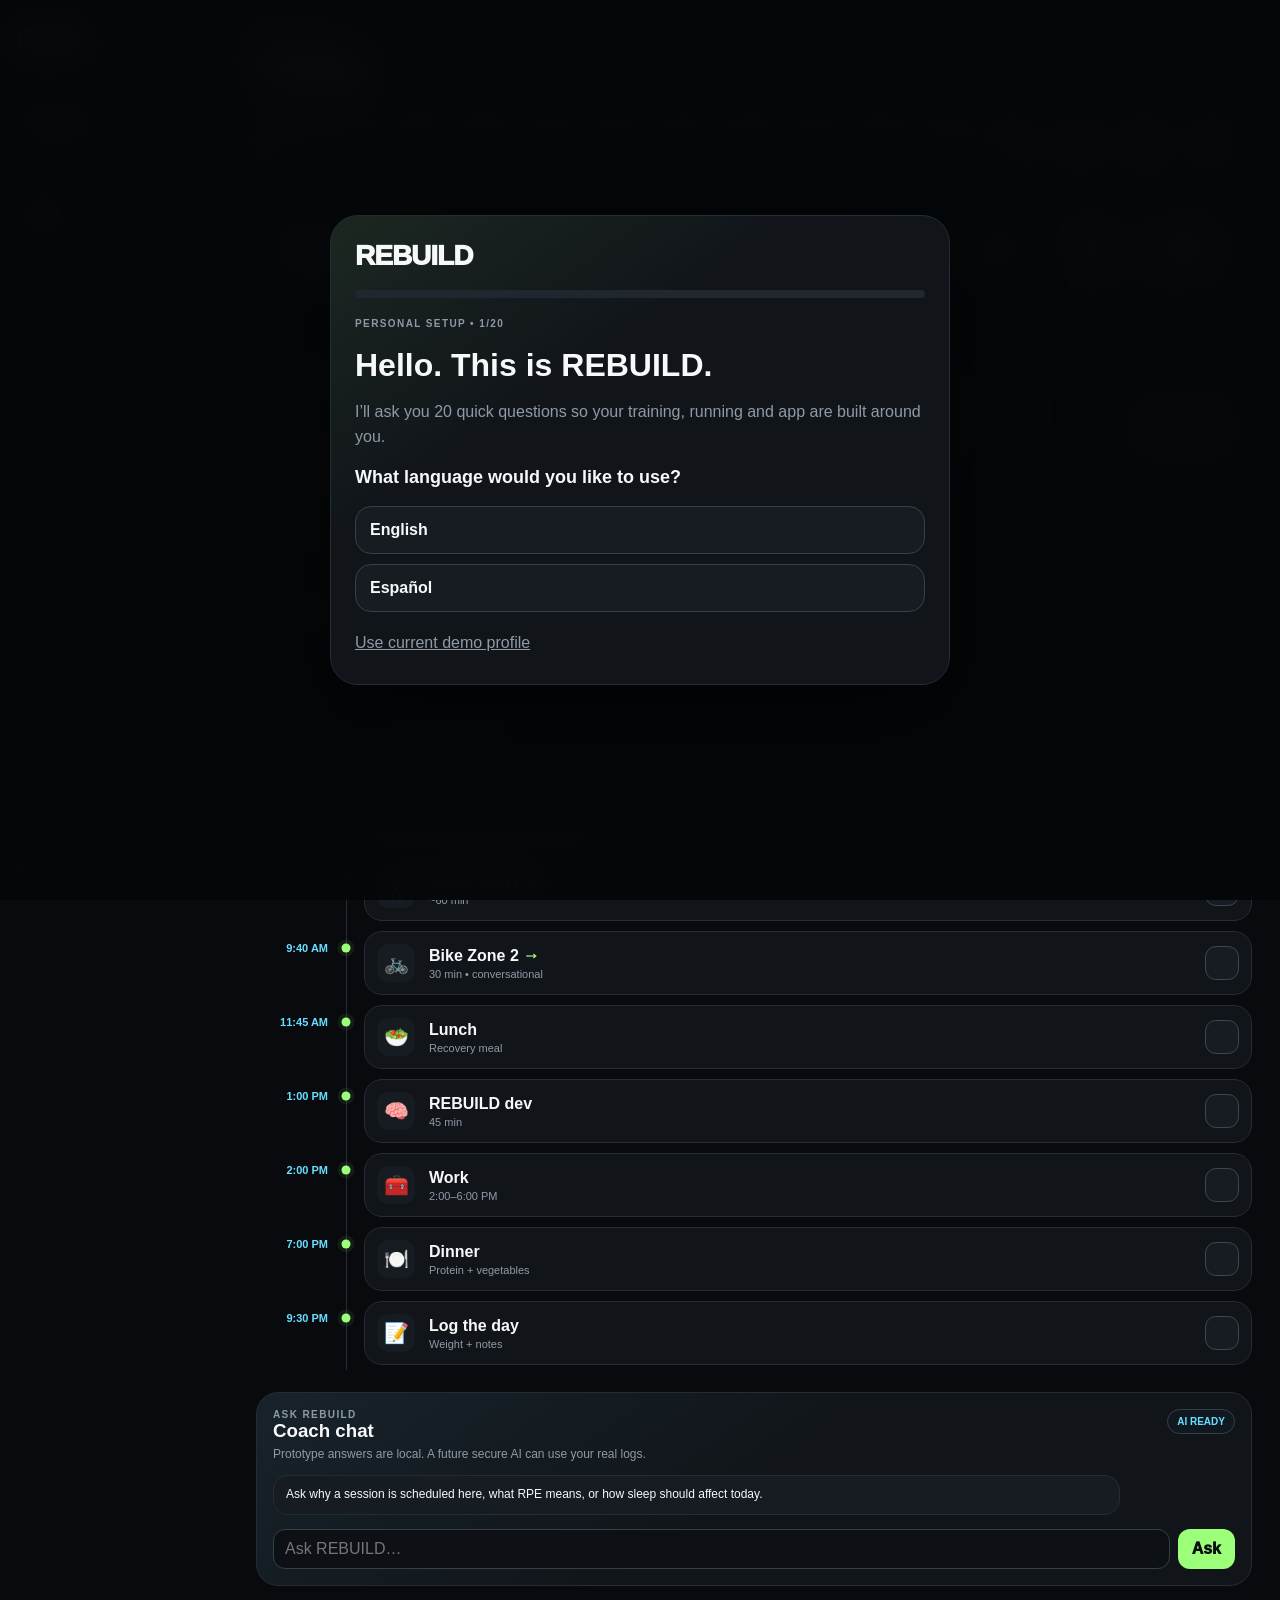
==== commit 014f9cc3: "Add files via upload" ====
--- a/index.html
+++ b/index.html
@@ -3,36 +3,38 @@
 <head>
   <meta charset="utf-8" />
   <meta name="viewport" content="width=device-width, initial-scale=1, viewport-fit=cover" />
-  <meta name="theme-color" content="#090b0f" />
+  <meta name="theme-color" content="#070a0f" />
   <meta name="apple-mobile-web-app-capable" content="yes" />
   <meta name="apple-mobile-web-app-status-bar-style" content="black-translucent" />
-  <meta name="apple-mobile-web-app-title" content="REBUILD" />
+  <meta name="apple-mobile-web-app-title" content="IXHUA" />
   <link rel="manifest" href="manifest.json" />
-  <link rel="apple-touch-icon" href="assets/icon-192.png" />
-  <link rel="stylesheet" href="css/styles.css?v=0.8" />
-  <title>REBUILD — 0.8 Clean Rebuild</title>
+  <link rel="apple-touch-icon" href="assets/ixhua/mark.svg" />
+  <link rel="stylesheet" href="css/styles.css?v=0.9" />
+  <title>IXHUA — Adaptive training</title>
+  <link rel="stylesheet" href="css/premium.css?v=0.9" />
+  <link rel="stylesheet" href="css/ixhua.css" />
 </head>
 <body>
   <div class="app-shell">
     <aside class="sidebar" aria-label="Primary navigation">
       <div class="brand-block">
-        <div class="brand">REBUILD</div>
-        <div class="brand-sub">CORE // 0.8</div>
+        <div class="brand">IXHUA</div>
+        <div class="brand-sub">ADAPTIVE TRAINING</div>
       </div>
       <nav id="sidebarNav" class="nav-list"></nav>
       <div class="side-footer">
-        <span class="status-dot"></span> Local prototype
+        <span class="status-dot"></span> On this device
       </div>
     </aside>
 
     <main class="main">
       <header class="topbar">
         <div>
-          <div class="eyebrow">REBUILD CORE</div>
+          <div class="eyebrow">IXHUA</div>
           <h1 id="pageTitle">Today</h1>
         </div>
         <div class="top-actions">
-          <button class="ghost-btn" id="languageBtn" type="button">EN / ES</button><button class="ghost-btn" id="resetDemoBtn" type="button">Reset demo</button>
+          <button class="ghost-btn" id="languageBtn" type="button">EN / ES</button><button class="ghost-btn" id="resetDemoBtn" type="button">Settings</button>
           <div class="save-pill">Saved locally</div>
         </div>
       </header>
@@ -43,7 +45,18 @@
 
   <nav class="mobile-nav" id="mobileNav" aria-label="Mobile navigation"></nav>
 
-  <script src="js/data.js?v=0.8"></script>
-  <script src="js/app.js?v=0.8"></script>
+  <script src="js/platform.js"></script>
+  <script src="js/data.js?v=0.9"></script>
+  <script src="js/engine.js?v=0.9"></script>
+  <script src="js/ixhua/core.js"></script>
+  <script src="js/ixhua/running.js"></script>
+  <script src="js/ixhua/exercises.js"></script>
+  <script src="js/ixhua/training.js"></script>
+  <script src="js/ixhua/athlete-nutrition.js"></script>
+<script src="js/ixhua/onboarding.js"></script>
+  <script src="js/ixhua/athlete-ui.js"></script>
+  <script src="js/ixhua/running-ui.js"></script>
+  <script src="js/app.js?v=0.9"></script>
+  <script src="js/preview-client.js" defer></script>
 </body>
 </html>
